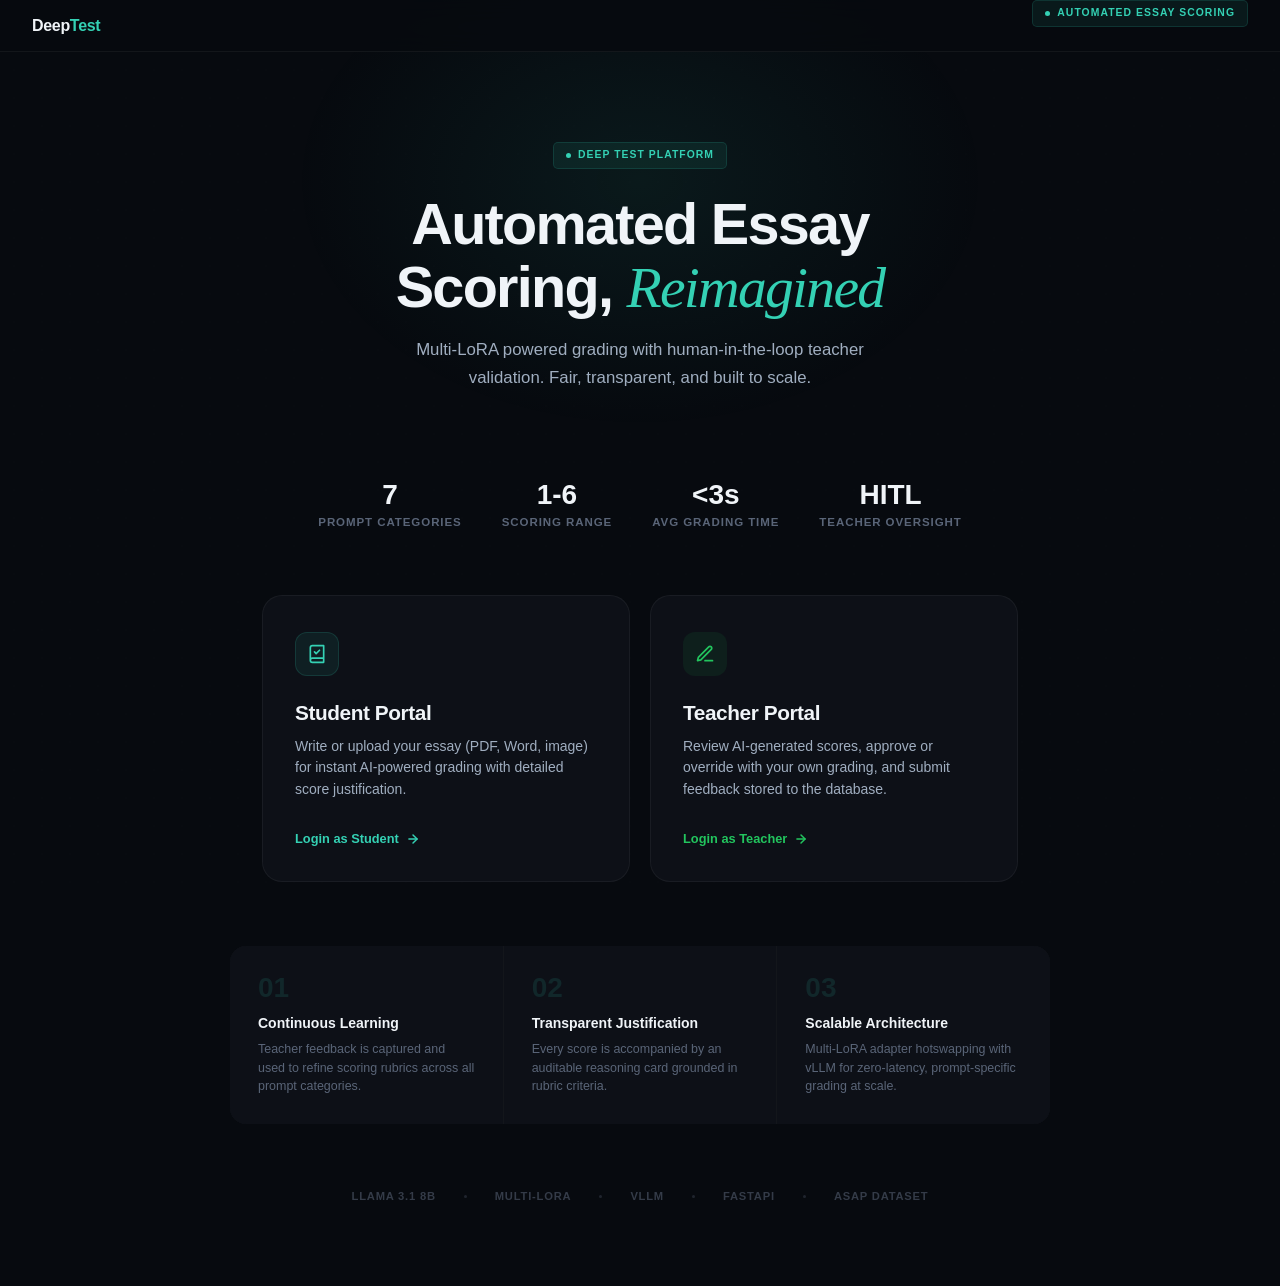
==== docs/home.html @ 85c0cdec "clean: remove all secrets from history" ====
<!DOCTYPE html>
<html lang="en">
<head>
<meta charset="UTF-8">
<meta name="viewport" content="width=device-width, initial-scale=1.0">
<title>Deep Test | Automated Essay Scoring</title>
<link href="https://api.fontshare.com/v2/css?f[]=clash-display@400;500;600;700&f[]=satoshi@400;500;600;700&display=swap" rel="stylesheet">
<style>
*,*::before,*::after{margin:0;padding:0;box-sizing:border-box}
:root{
  --bg:#070A0F;--bg2:#0D1017;--bg3:#141821;--bg4:#1B2030;
  --accent:#34D1B4;--accent2:#2AB89D;--accent-dim:rgba(52,209,180,.08);--accent-border:rgba(52,209,180,.15);
  --green:#22C55E;--green-dim:rgba(34,197,94,.08);--amber:#F59E0B;--amber-dim:rgba(245,158,11,.08);
  --t1:#F0F4F8;--t2:#A0AEC0;--t3:#5A6578;
  --border:rgba(255,255,255,.05);
  --fd:'Clash Display',sans-serif;--fb:'Satoshi',sans-serif;
}
html{scroll-behavior:smooth;-webkit-font-smoothing:antialiased}
body{font-family:var(--fb);background:var(--bg);color:var(--t1);line-height:1.6;min-height:100vh;overflow-x:hidden}
body::before{content:'';position:fixed;inset:0;pointer-events:none;z-index:0;opacity:.3;background-image:radial-gradient(rgba(255,255,255,.025) 1px,transparent 1px);background-size:28px 28px}

/* ── Topbar ── */
.topbar{position:sticky;top:0;z-index:100;display:flex;align-items:center;justify-content:space-between;padding:0 2rem;height:52px;background:rgba(7,10,15,.82);backdrop-filter:blur(20px);-webkit-backdrop-filter:blur(20px);border-bottom:1px solid var(--border)}
.brand{font-family:var(--fd);font-size:1rem;font-weight:700;color:var(--t1);letter-spacing:-.02em}
.brand em{font-style:normal;color:var(--accent)}

/* ── Hero ── */
.hero{text-align:center;padding:5.5rem 2rem 3rem;position:relative;z-index:1}
.hero::before{content:'';position:absolute;top:-30%;left:50%;transform:translateX(-50%);width:700px;height:500px;background:radial-gradient(ellipse,var(--accent-dim),transparent 70%);pointer-events:none;z-index:0}
.hero>*{position:relative;z-index:1}
.eyebrow{display:inline-flex;align-items:center;gap:7px;font-size:.65rem;font-weight:700;letter-spacing:.1em;text-transform:uppercase;color:var(--accent);background:var(--accent-dim);border:1px solid var(--accent-border);padding:4px 12px;border-radius:5px;margin-bottom:1.5rem}
.eyebrow .dot{width:5px;height:5px;background:var(--accent);border-radius:50%;animation:pulse 2s ease-in-out infinite}
@keyframes pulse{0%,100%{box-shadow:0 0 0 0 rgba(52,209,180,.4)}50%{box-shadow:0 0 0 6px rgba(52,209,180,0)}}
.hero h1{font-family:var(--fd);font-size:clamp(2.2rem,5vw,3.6rem);font-weight:700;letter-spacing:-.03em;line-height:1.1;margin-bottom:1rem}
.hero h1 i{font-style:italic;color:var(--accent);font-family:Georgia,'Times New Roman',serif;font-weight:400}
.hero-sub{font-size:1.05rem;color:var(--t2);max-width:500px;margin:0 auto 1rem;line-height:1.7}

/* ── Stats strip ── */
.stats{display:flex;justify-content:center;gap:2.5rem;padding:1.5rem 0 4rem;flex-wrap:wrap}
.stat{text-align:center}
.stat-num{font-family:var(--fd);font-size:1.75rem;font-weight:700;color:var(--t1);line-height:1}
.stat-label{font-size:.72rem;font-weight:600;color:var(--t3);text-transform:uppercase;letter-spacing:.08em;margin-top:4px}

/* ── Portal Cards ── */
.portals{display:grid;grid-template-columns:1fr 1fr;gap:1.25rem;max-width:820px;margin:0 auto 4rem;padding:0 2rem}
.portal{display:flex;flex-direction:column;background:var(--bg2);border:1px solid var(--border);border-radius:var(--r-xl,20px);padding:2.25rem 2rem 2rem;text-decoration:none;color:var(--t1);transition:border-color .3s,box-shadow .3s,transform .25s;position:relative;overflow:hidden;cursor:pointer}
.portal::before{content:'';position:absolute;inset:0;border-radius:inherit;opacity:0;transition:opacity .3s;pointer-events:none}
.portal.student::before{background:linear-gradient(135deg,rgba(52,209,180,.04),transparent 55%)}
.portal.teacher::before{background:linear-gradient(135deg,rgba(34,197,94,.04),transparent 55%)}
.portal:hover{transform:translateY(-3px);box-shadow:0 16px 48px rgba(0,0,0,.4)}
.portal:hover::before{opacity:1}
.portal.student:hover{border-color:var(--accent-border)}
.portal.teacher:hover{border-color:var(--green-border)}
.portal-icon{width:44px;height:44px;border-radius:12px;display:flex;align-items:center;justify-content:center;margin-bottom:1.25rem}
.portal-icon.teal{background:var(--accent-dim);border:1px solid var(--accent-border)}
.portal-icon.grn{background:var(--green-dim);border:1px solid var(--green-border)}
.portal-icon svg{width:20px;height:20px}
.portal h2{font-family:var(--fd);font-size:1.3rem;font-weight:700;margin-bottom:.4rem;letter-spacing:-.02em}
.portal .desc{color:var(--t2);font-size:.875rem;line-height:1.55;margin-bottom:1.75rem;flex:1}
.portal-cta{display:flex;align-items:center;gap:7px;font-weight:600;font-size:.8rem;transition:gap .2s}
.portal.student .portal-cta{color:var(--accent)}
.portal.teacher .portal-cta{color:var(--green)}
.portal:hover .portal-cta{gap:11px}
.portal-cta svg{width:14px;height:14px;transition:transform .2s}
.portal:hover .portal-cta svg{transform:translateX(2px)}

/* ── Features ── */
.features{display:grid;grid-template-columns:repeat(3,1fr);gap:1px;background:var(--border);border-radius:16px;overflow:hidden;max-width:820px;margin:0 auto 4rem;position:relative;z-index:1}
.feat{background:var(--bg2);padding:1.75rem}
.feat-num{font-family:var(--fd);font-size:1.75rem;font-weight:700;color:rgba(52,209,180,.12);line-height:1;margin-bottom:.6rem}
.feat h3{font-size:.875rem;font-weight:600;margin-bottom:.35rem;color:var(--t1)}
.feat p{font-size:.78rem;color:var(--t3);line-height:1.5}

/* ── Tech strip ── */
.tech{display:flex;justify-content:center;align-items:center;gap:1.75rem;padding:0 2rem 5rem;flex-wrap:wrap}
.tech span{font-size:.7rem;font-weight:600;color:var(--t3);letter-spacing:.07em;text-transform:uppercase;opacity:.55}
.tech-dot{width:3px;height:3px;background:var(--t3);border-radius:50%;opacity:.3}

/* ── Login Modal ── */
.modal-bg{position:fixed;inset:0;z-index:200;background:rgba(0,0,0,.7);backdrop-filter:blur(10px);-webkit-backdrop-filter:blur(10px);display:none;align-items:center;justify-content:center;padding:2rem}
.modal-bg.open{display:flex}
.modal{background:var(--bg2);border:1px solid var(--border);border-radius:20px;width:100%;max-width:400px;padding:2.5rem 2rem 2rem;box-shadow:var(--shadow-lg,0 20px 60px rgba(0,0,0,.5));animation:scaleIn .25s ease}
@keyframes scaleIn{from{opacity:0;transform:scale(.95)}to{opacity:1;transform:scale(1)}}
.modal-head{display:flex;align-items:center;justify-content:space-between;margin-bottom:2rem}
.modal-head h2{font-family:var(--fd);font-size:1.2rem;font-weight:700}
.modal-close{width:30px;height:30px;display:flex;align-items:center;justify-content:center;background:var(--bg3);border:1px solid var(--border);border-radius:8px;cursor:pointer;color:var(--t3);transition:.15s}
.modal-close:hover{background:var(--bg4);color:var(--t1)}
.modal-field{margin-bottom:1rem}
.modal-field label{display:block;font-size:.78rem;font-weight:600;color:var(--t2);margin-bottom:5px}
.modal-field input{width:100%;font-family:var(--fb);font-size:.875rem;color:var(--t1);background:var(--bg);border:1px solid var(--border);border-radius:8px;padding:10px 14px;outline:none;transition:border-color .2s,box-shadow .2s}
.modal-field input:focus{border-color:var(--accent-border);box-shadow:0 0 0 3px var(--accent-dim)}
.modal-field input::placeholder{color:var(--t3)}
.modal-submit{width:100%;font-family:var(--fb);font-size:.9rem;font-weight:600;color:#fff;border:none;border-radius:10px;padding:12px;cursor:pointer;margin-top:.5rem;transition:all .2s;display:flex;align-items:center;justify-content:center;gap:8px}
.modal-submit.student-btn{background:var(--accent);box-shadow:0 2px 10px rgba(52,209,180,.2)}
.modal-submit.student-btn:hover{background:var(--accent2);box-shadow:0 4px 18px rgba(52,209,180,.3)}
.modal-submit.teacher-btn{background:var(--green);box-shadow:0 2px 10px rgba(34,197,94,.2);color:#064E3B}
.modal-submit.teacher-btn:hover{background:#34D672}
.modal-submit:active{transform:scale(.97)}
.modal-divider{text-align:center;color:var(--t3);font-size:.75rem;margin:.75rem 0;position:relative}

/* ── Stagger ── */
.s1{animation:fadeUp .5s ease both;animation-delay:.04s}
.s2{animation:fadeUp .5s ease both;animation-delay:.1s}
.s3{animation:fadeUp .5s ease both;animation-delay:.18s}
.s4{animation:fadeUp .5s ease both;animation-delay:.26s}
.s5{animation:fadeUp .5s ease both;animation-delay:.34s}
.s6{animation:fadeUp .5s ease both;animation-delay:.42s}
@keyframes fadeUp{from{opacity:0;transform:translateY(12px)}to{opacity:1;transform:translateY(0)}}

@media(max-width:768px){
  .portals{grid-template-columns:1fr;padding:0 1rem}
  .features{grid-template-columns:1fr}
  .stats{gap:1.5rem}
}
</style>
</head>
<body>

<nav class="topbar">
    <div class="brand">Deep<em>Test</em></div>
    <div class="eyebrow"><span class="dot"></span> Automated Essay Scoring</div>
</nav>

<section class="hero">
    <div class="eyebrow s1"><span class="dot"></span> Deep Test Platform</div>
    <h1 class="s2">Automated Essay<br>Scoring, <i>Reimagined</i></h1>
    <p class="hero-sub s3">Multi-LoRA powered grading with human-in-the-loop teacher validation. Fair, transparent, and built to scale.</p>
</section>

<div class="stats s4">
    <div class="stat"><div class="stat-num">7</div><div class="stat-label">Prompt Categories</div></div>
    <div class="stat"><div class="stat-num">1-6</div><div class="stat-label">Scoring Range</div></div>
    <div class="stat"><div class="stat-num">&lt;3s</div><div class="stat-label">Avg Grading Time</div></div>
    <div class="stat"><div class="stat-num">HITL</div><div class="stat-label">Teacher Oversight</div></div>
</div>

<div class="portals">
    <div class="portal student s5" onclick="openLogin('student')">
        <div>
            <div class="portal-icon teal">
                <svg viewBox="0 0 24 24" fill="none" stroke="currentColor" stroke-width="2" stroke-linecap="round" stroke-linejoin="round" style="color:var(--accent)"><path d="M4 19.5v-15A2.5 2.5 0 0 1 6.5 2H20v20H6.5a2.5 2.5 0 0 1 0-5H20"/><path d="m9 9.5 2 2 4-4"/></svg>
            </div>
            <h2>Student Portal</h2>
            <p class="desc">Write or upload your essay (PDF, Word, image) for instant AI-powered grading with detailed score justification.</p>
        </div>
        <div class="portal-cta">
            Login as Student
            <svg viewBox="0 0 24 24" fill="none" stroke="currentColor" stroke-width="2.5" stroke-linecap="round" stroke-linejoin="round"><path d="M5 12h14"/><path d="m12 5 7 7-7 7"/></svg>
        </div>
    </div>
    <div class="portal teacher s5" onclick="openLogin('teacher')">
        <div>
            <div class="portal-icon grn">
                <svg viewBox="0 0 24 24" fill="none" stroke="currentColor" stroke-width="2" stroke-linecap="round" stroke-linejoin="round" style="color:var(--green)"><path d="M12 20h9"/><path d="M16.5 3.5a2.121 2.121 0 1 1 3 3L7 19l-4 1 1-4Z"/></svg>
            </div>
            <h2>Teacher Portal</h2>
            <p class="desc">Review AI-generated scores, approve or override with your own grading, and submit feedback stored to the database.</p>
        </div>
        <div class="portal-cta">
            Login as Teacher
            <svg viewBox="0 0 24 24" fill="none" stroke="currentColor" stroke-width="2.5" stroke-linecap="round" stroke-linejoin="round"><path d="M5 12h14"/><path d="m12 5 7 7-7 7"/></svg>
        </div>
    </div>
</div>

<div class="features s6">
    <div class="feat">
        <div class="feat-num">01</div>
        <h3>Continuous Learning</h3>
        <p>Teacher feedback is captured and used to refine scoring rubrics across all prompt categories.</p>
    </div>
    <div class="feat">
        <div class="feat-num">02</div>
        <h3>Transparent Justification</h3>
        <p>Every score is accompanied by an auditable reasoning card grounded in rubric criteria.</p>
    </div>
    <div class="feat">
        <div class="feat-num">03</div>
        <h3>Scalable Architecture</h3>
        <p>Multi-LoRA adapter hotswapping with vLLM for zero-latency, prompt-specific grading at scale.</p>
    </div>
</div>

<div class="tech s6">
    <span>Llama 3.1 8B</span><div class="tech-dot"></div>
    <span>Multi-LoRA</span><div class="tech-dot"></div>
    <span>vLLM</span><div class="tech-dot"></div>
    <span>FastAPI</span><div class="tech-dot"></div>
    <span>ASAP Dataset</span>
</div>

<!-- Login Modal -->
<div id="login-modal" class="modal-bg" onclick="closeLogin()">
    <div class="modal" onclick="event.stopPropagation()">
        <div class="modal-head">
            <h2 id="login-title">Student Login</h2>
            <button class="modal-close" onclick="closeLogin()">
                <svg width="14" height="14" viewBox="0 0 24 24" fill="none" stroke="currentColor" stroke-width="2.5" stroke-linecap="round"><path d="M18 6 6 18"/><path d="m6 6 12 12"/></svg>
            </button>
        </div>
        <form id="login-form" onsubmit="handleLogin(event)">
            <div class="modal-field">
                <label for="login-email">Email Address</label>
                <input type="email" id="login-email" placeholder="you@university.edu" required>
            </div>
            <div class="modal-field">
                <label for="login-pass">Password</label>
                <input type="password" id="login-pass" placeholder="Enter any password" required>
            </div>
            <button type="submit" class="modal-submit" id="login-btn">Sign In</button>
        </form>
    </div>
</div>

<script>
let loginRole = 'student';

function openLogin(role) {
    loginRole = role;
    document.getElementById('login-title').textContent = role === 'student' ? 'Student Login' : 'Teacher Login';
    const btn = document.getElementById('login-btn');
    btn.className = 'modal-submit ' + (role === 'student' ? 'student-btn' : 'teacher-btn');
    btn.textContent = role === 'student' ? 'Enter Student Portal' : 'Enter Teacher Portal';
    document.getElementById('login-modal').classList.add('open');
    document.getElementById('login-email').focus();
}

function closeLogin() {
    document.getElementById('login-modal').classList.remove('open');
}

document.addEventListener('keydown', e => { if (e.key === 'Escape') closeLogin(); });

function handleLogin(e) {
    e.preventDefault();
    const email = document.getElementById('login-email').value.trim();
    const name = email.split('@')[0];

    // Store in sessionStorage so portals can read it
    sessionStorage.setItem('dt_user', JSON.stringify({ name, email, role: loginRole }));

    if (loginRole === 'student') {
        window.location.href = 'index.html';
    } else {
        window.location.href = 'reviewer.html';
    }
}
</script>
</body>
</html>
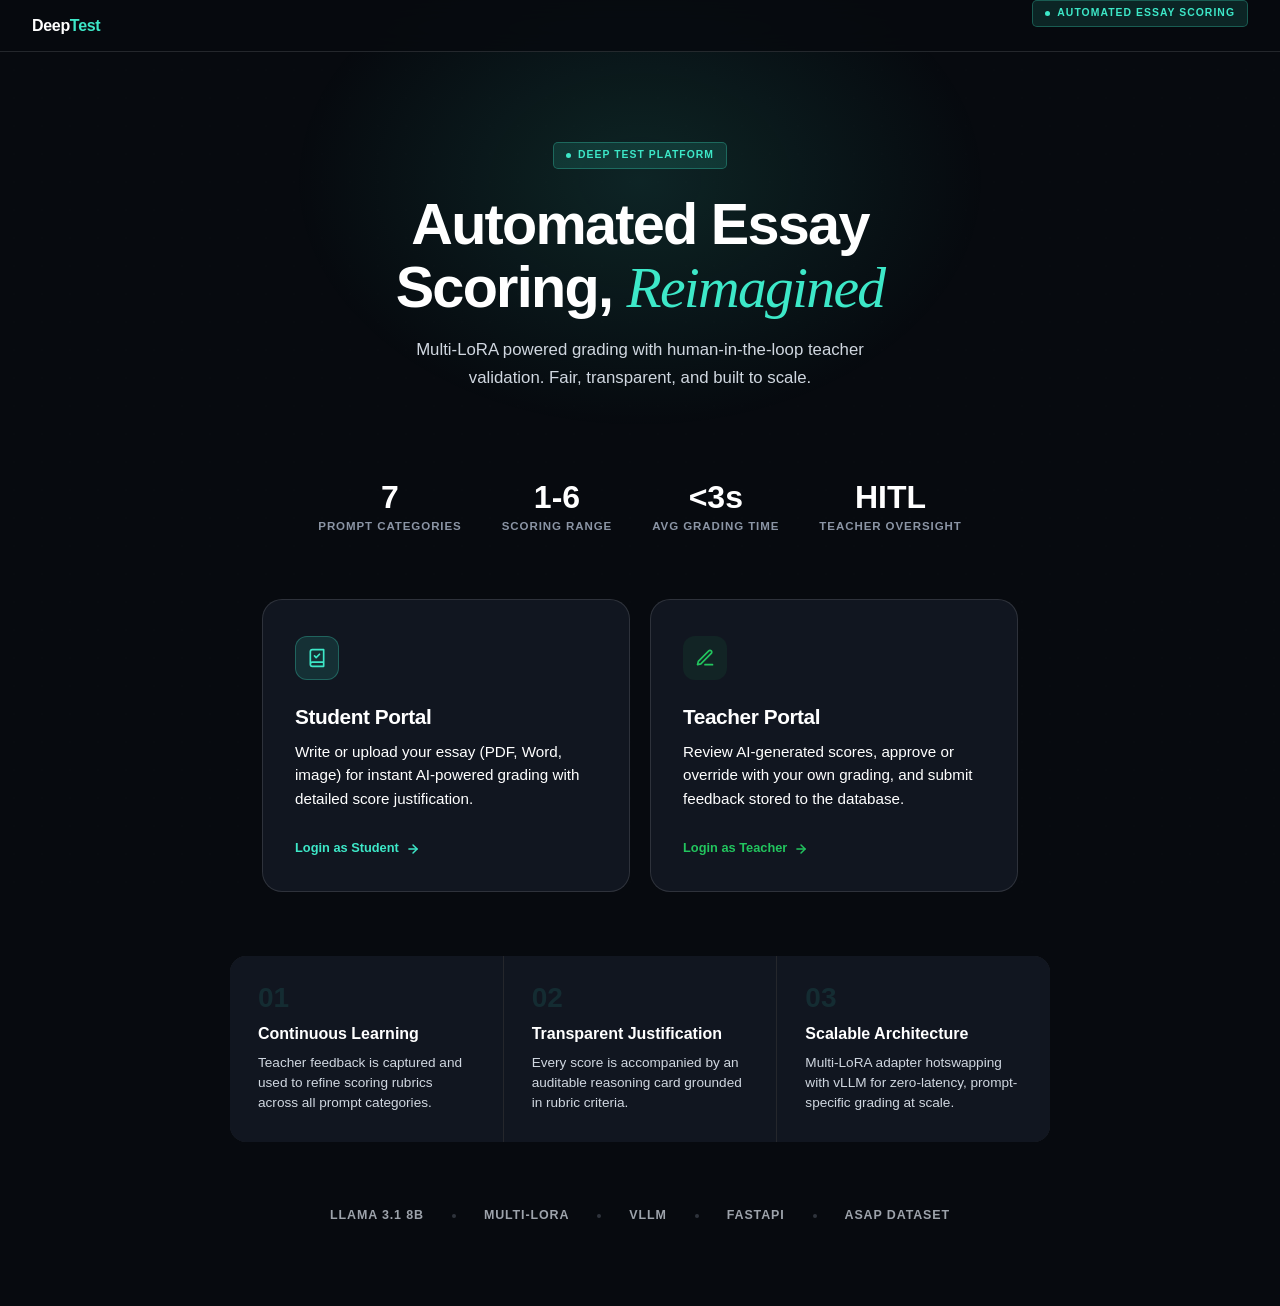
==== commit 885d9e0b: "fix: button contrast, add word count hint 350-700" ====
--- a/docs/home.html
+++ b/docs/home.html
@@ -8,11 +8,11 @@
 <style>
 *,*::before,*::after{margin:0;padding:0;box-sizing:border-box}
 :root{
-  --bg:#070A0F;--bg2:#0D1017;--bg3:#141821;--bg4:#1B2030;
-  --accent:#34D1B4;--accent2:#2AB89D;--accent-dim:rgba(52,209,180,.08);--accent-border:rgba(52,209,180,.15);
+  --bg:#070A0F;--bg2:#111620;--bg3:#1A1F2B;--bg4:#1B2030;
+  --accent:#3DE8C8;--accent2:#2AB89D;--accent-dim:rgba(61,232,200,.12);--accent-border:rgba(61,232,200,.28);
   --green:#22C55E;--green-dim:rgba(34,197,94,.08);--amber:#F59E0B;--amber-dim:rgba(245,158,11,.08);
-  --t1:#F0F4F8;--t2:#A0AEC0;--t3:#5A6578;
-  --border:rgba(255,255,255,.05);
+  --t1:#FFFFFF;--t2:#D0D7E0;--t3:#8B95A5;
+  --border:rgba(255,255,255,.12);
   --fd:'Clash Display',sans-serif;--fb:'Satoshi',sans-serif;
 }
 html{scroll-behavior:smooth;-webkit-font-smoothing:antialiased}
@@ -38,7 +38,7 @@
 /* ── Stats strip ── */
 .stats{display:flex;justify-content:center;gap:2.5rem;padding:1.5rem 0 4rem;flex-wrap:wrap}
 .stat{text-align:center}
-.stat-num{font-family:var(--fd);font-size:1.75rem;font-weight:700;color:var(--t1);line-height:1}
+.stat-num{font-family:var(--fd);font-size:2rem;font-weight:700;color:var(--t1);line-height:1}
 .stat-label{font-size:.72rem;font-weight:600;color:var(--t3);text-transform:uppercase;letter-spacing:.08em;margin-top:4px}
 
 /* ── Portal Cards ── */
@@ -56,7 +56,7 @@
 .portal-icon.grn{background:var(--green-dim);border:1px solid var(--green-border)}
 .portal-icon svg{width:20px;height:20px}
 .portal h2{font-family:var(--fd);font-size:1.3rem;font-weight:700;margin-bottom:.4rem;letter-spacing:-.02em}
-.portal .desc{color:var(--t2);font-size:.875rem;line-height:1.55;margin-bottom:1.75rem;flex:1}
+.portal .desc{color:var(--t1);font-size:.95rem;line-height:1.55;margin-bottom:1.75rem;flex:1}
 .portal-cta{display:flex;align-items:center;gap:7px;font-weight:600;font-size:.8rem;transition:gap .2s}
 .portal.student .portal-cta{color:var(--accent)}
 .portal.teacher .portal-cta{color:var(--green)}
@@ -68,13 +68,13 @@
 .features{display:grid;grid-template-columns:repeat(3,1fr);gap:1px;background:var(--border);border-radius:16px;overflow:hidden;max-width:820px;margin:0 auto 4rem;position:relative;z-index:1}
 .feat{background:var(--bg2);padding:1.75rem}
 .feat-num{font-family:var(--fd);font-size:1.75rem;font-weight:700;color:rgba(52,209,180,.12);line-height:1;margin-bottom:.6rem}
-.feat h3{font-size:.875rem;font-weight:600;margin-bottom:.35rem;color:var(--t1)}
-.feat p{font-size:.78rem;color:var(--t3);line-height:1.5}
+.feat h3{font-size:1rem;font-weight:600;margin-bottom:.35rem;color:var(--t1)}
+.feat p{font-size:.85rem;color:var(--t2);line-height:1.5}
 
 /* ── Tech strip ── */
 .tech{display:flex;justify-content:center;align-items:center;gap:1.75rem;padding:0 2rem 5rem;flex-wrap:wrap}
-.tech span{font-size:.7rem;font-weight:600;color:var(--t3);letter-spacing:.07em;text-transform:uppercase;opacity:.55}
-.tech-dot{width:3px;height:3px;background:var(--t3);border-radius:50%;opacity:.3}
+.tech span{font-size:.78rem;font-weight:600;color:var(--t2);letter-spacing:.07em;text-transform:uppercase;opacity:.75}
+.tech-dot{width:4px;height:4px;background:var(--t3);border-radius:50%;opacity:.3}
 
 /* ── Login Modal ── */
 .modal-bg{position:fixed;inset:0;z-index:200;background:rgba(0,0,0,.7);backdrop-filter:blur(10px);-webkit-backdrop-filter:blur(10px);display:none;align-items:center;justify-content:center;padding:2rem}
@@ -89,7 +89,7 @@
 .modal-field label{display:block;font-size:.78rem;font-weight:600;color:var(--t2);margin-bottom:5px}
 .modal-field input{width:100%;font-family:var(--fb);font-size:.875rem;color:var(--t1);background:var(--bg);border:1px solid var(--border);border-radius:8px;padding:10px 14px;outline:none;transition:border-color .2s,box-shadow .2s}
 .modal-field input:focus{border-color:var(--accent-border);box-shadow:0 0 0 3px var(--accent-dim)}
-.modal-field input::placeholder{color:var(--t3)}
+.modal-field input::placeholder{color:var(--t2)}}
 .modal-submit{width:100%;font-family:var(--fb);font-size:.9rem;font-weight:600;color:#fff;border:none;border-radius:10px;padding:12px;cursor:pointer;margin-top:.5rem;transition:all .2s;display:flex;align-items:center;justify-content:center;gap:8px}
 .modal-submit.student-btn{background:var(--accent);box-shadow:0 2px 10px rgba(52,209,180,.2)}
 .modal-submit.student-btn:hover{background:var(--accent2);box-shadow:0 4px 18px rgba(52,209,180,.3)}
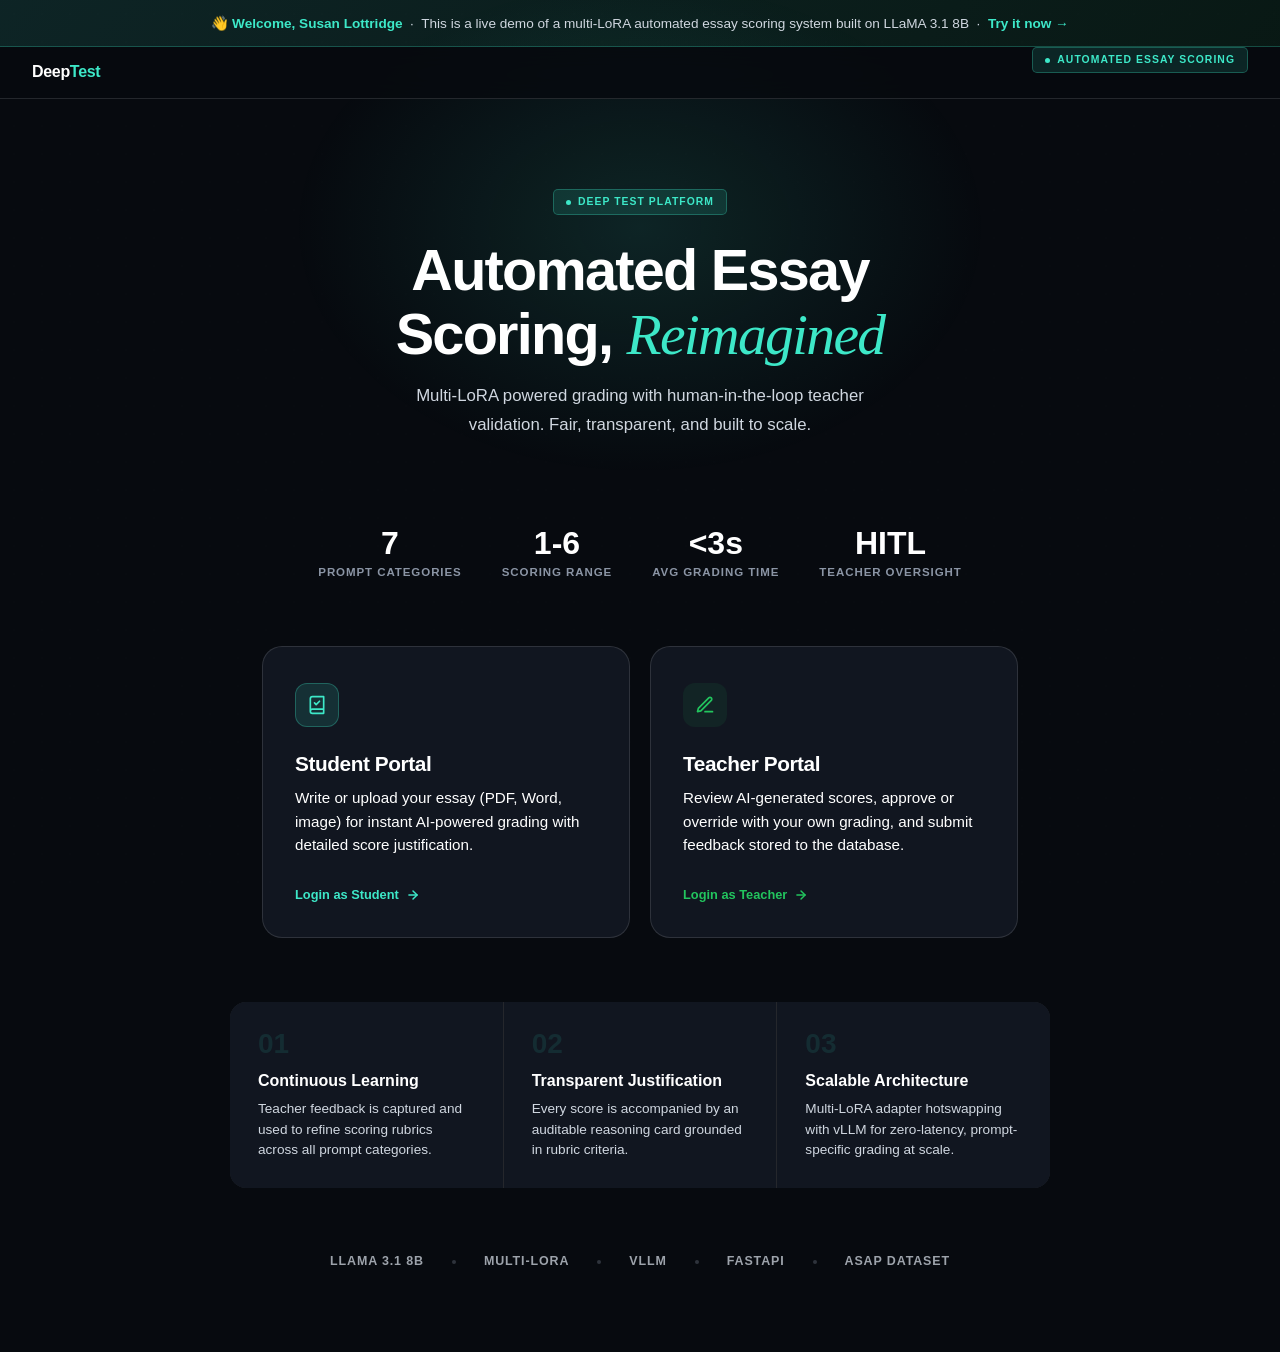
==== commit 94462bfb: "add recruiter welcome banner" ====
--- a/docs/home.html
+++ b/docs/home.html
@@ -116,6 +116,14 @@
 </head>
 <body>
 
+<!-- Recruiter Banner -->
+<div style="background:linear-gradient(135deg,rgba(61,232,200,.12),rgba(34,197,94,.08));border-bottom:1px solid rgba(61,232,200,.25);padding:10px 2rem;text-align:center;position:relative;z-index:101">
+  <span style="font-family:'Satoshi',sans-serif;font-size:.85rem;color:#D0D7E0">
+    👋 <strong style="color:#3DE8C8">Welcome, Susan Lottridge</strong> &nbsp;·&nbsp; 
+    This is a live demo of a multi-LoRA automated essay scoring system built on LLaMA 3.1 8B &nbsp;·&nbsp;
+    <a href="index.html" style="color:#3DE8C8;font-weight:600;text-decoration:none">Try it now →</a>
+  </span>
+</div>
 <nav class="topbar">
     <div class="brand">Deep<em>Test</em></div>
     <div class="eyebrow"><span class="dot"></span> Automated Essay Scoring</div>
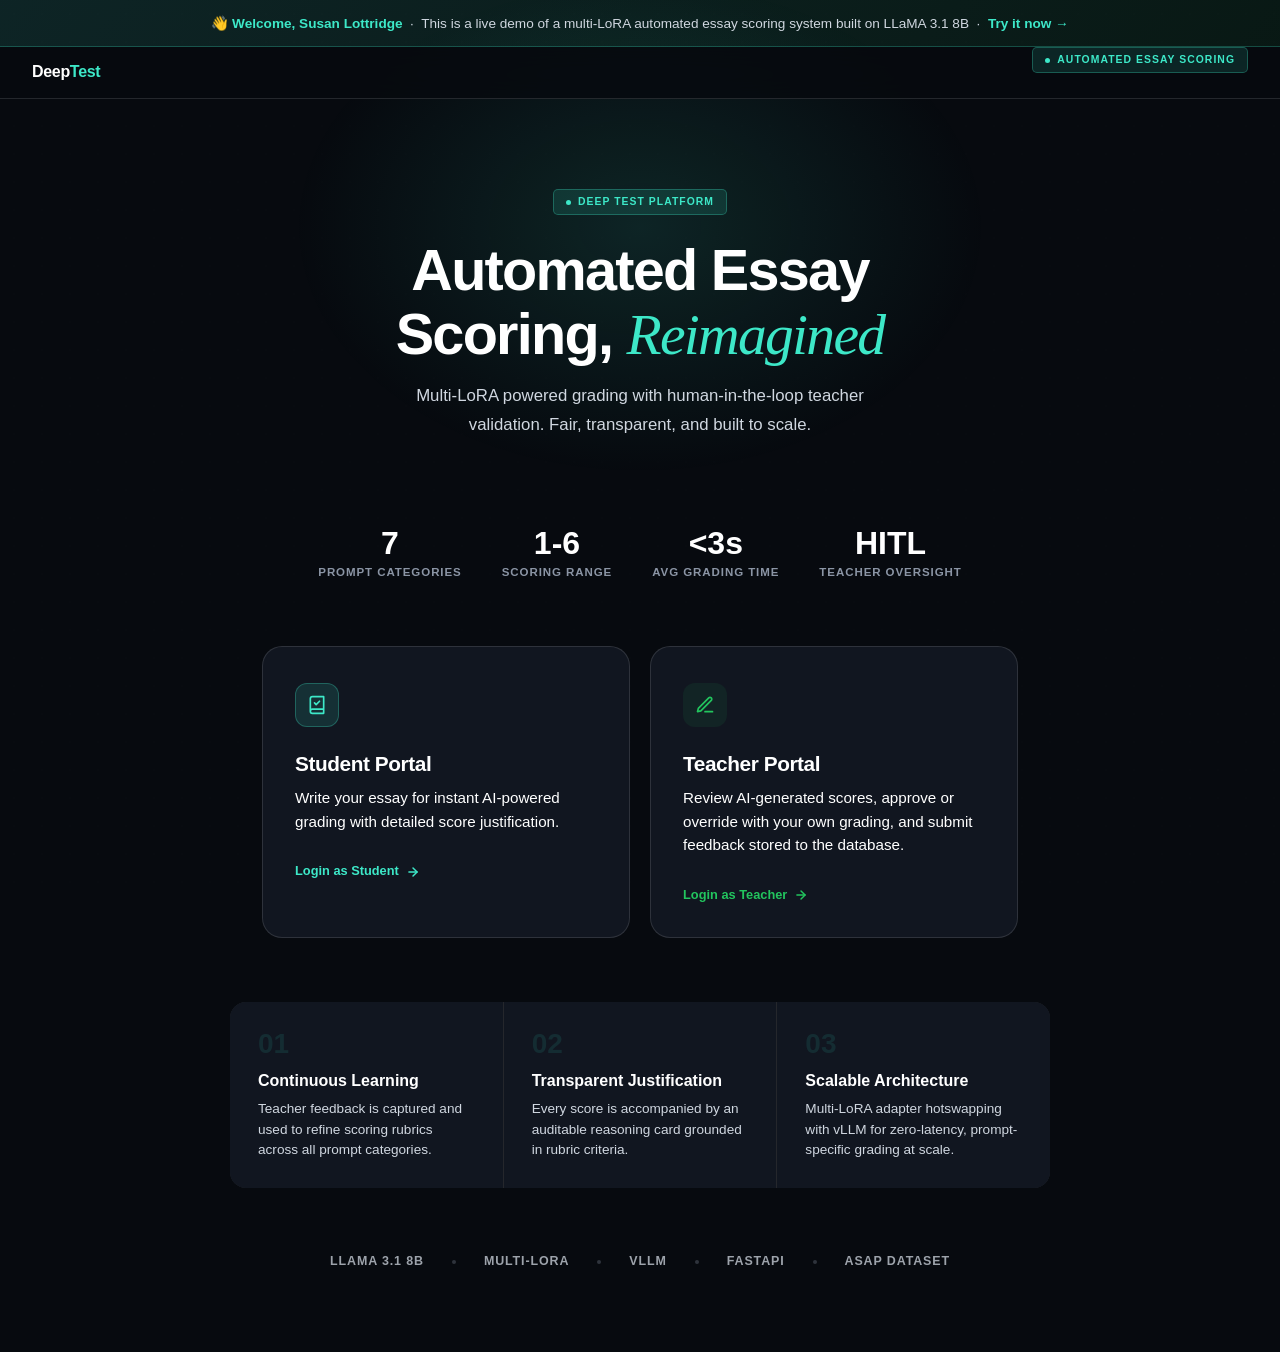
==== commit d35c36db: "fix student portal description" ====
--- a/docs/home.html
+++ b/docs/home.html
@@ -149,7 +149,7 @@
                 <svg viewBox="0 0 24 24" fill="none" stroke="currentColor" stroke-width="2" stroke-linecap="round" stroke-linejoin="round" style="color:var(--accent)"><path d="M4 19.5v-15A2.5 2.5 0 0 1 6.5 2H20v20H6.5a2.5 2.5 0 0 1 0-5H20"/><path d="m9 9.5 2 2 4-4"/></svg>
             </div>
             <h2>Student Portal</h2>
-            <p class="desc">Write or upload your essay (PDF, Word, image) for instant AI-powered grading with detailed score justification.</p>
+            <p class="desc">Write your essay for instant AI-powered grading with detailed score justification.</p>
         </div>
         <div class="portal-cta">
             Login as Student
